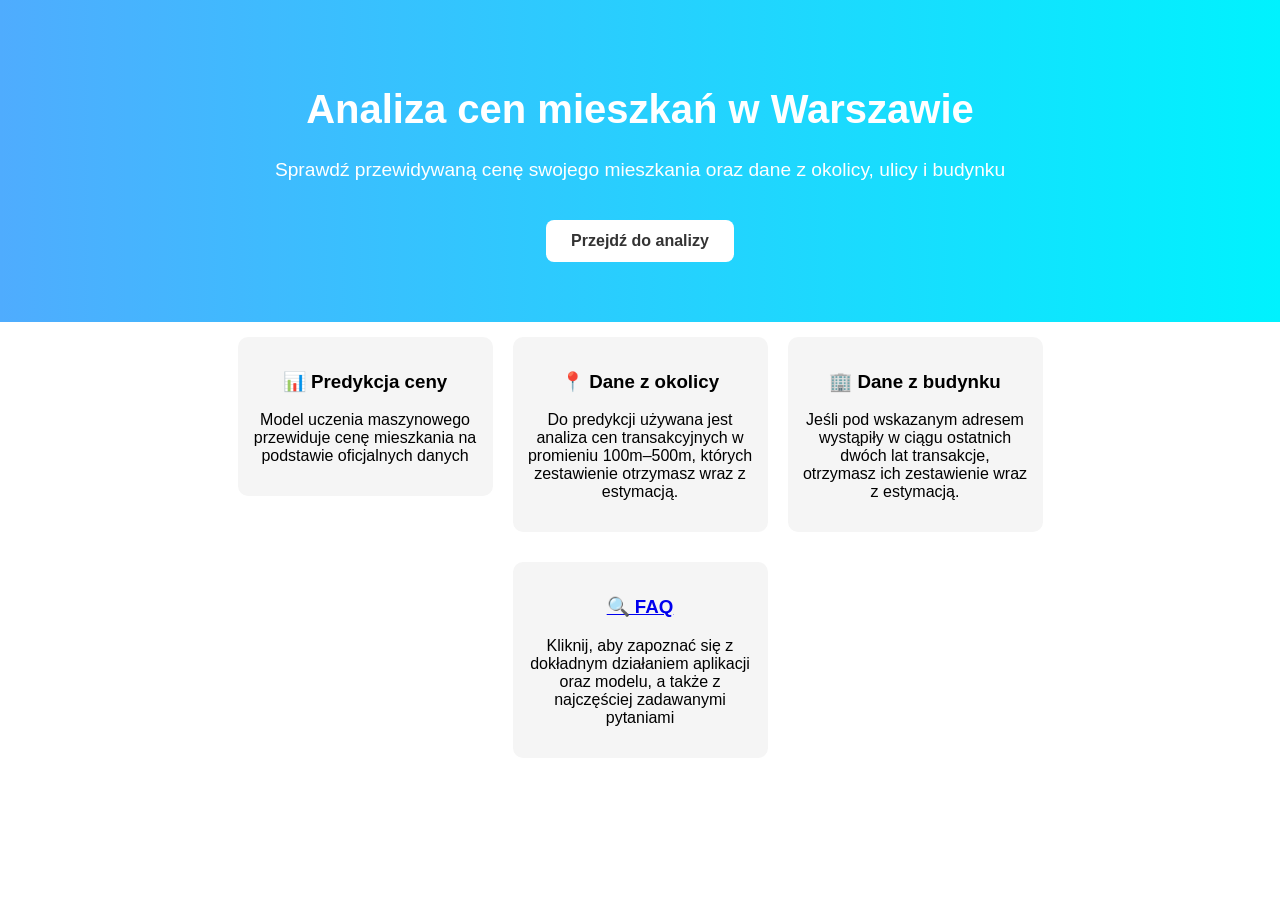
==== frontend/index.html @ 79d087d8 "poprawa kosmetyczna css i indexu" ====
<!DOCTYPE html>
<html>
<head>
    <meta charset="UTF-8">
    <meta name="viewport" content="width=device-width, initial-scale=1.0">
    <title>Warszawskie ceny mieszkań</title>
    <link rel="stylesheet" href="stylee.css">
</head>
<body>

<div class="hero">
    <h1>Analiza cen mieszkań w Warszawie</h1>
    <p>Sprawdź przewidywaną cenę swojego mieszkania oraz dane z okolicy, ulicy i budynku</p>

    <a href="predykcja.html" class="main-btn">Przejdź do analizy</a>
</div>

<div class="features">
    <div class="feature-box">
        <h3>📊 Predykcja ceny</h3>
        <p>Model uczenia maszynowego przewiduje cenę mieszkania na podstawie oficjalnych danych</p>
    </div>

    <div class="feature-box">
        <h3>📍 Dane z okolicy</h3>
        <p>Do predykcji używana jest analiza cen transakcyjnych w promieniu 100m–500m, których zestawienie otrzymasz wraz z estymacją.</p>
    </div>

    <div class="feature-box">

        <h3>🏢 Dane z budynku</h3>
        <p>Jeśli pod wskazanym adresem wystąpiły w ciągu ostatnich dwóch lat transakcje, otrzymasz ich zestawienie wraz z estymacją.</p>
    </div>
</div>

<div class="features">
    <div class="feature-box">
        <a href="FAQ.html" class="feature-link">
            <h3>🔍 FAQ</h3>
            </a>
            <p>Kliknij, aby zapoznać się z dokładnym działaniem aplikacji oraz modelu, a także z najczęściej zadawanymi pytaniami</p>
        </a>
    </div>




</div>

</body>
</html>
---- frontend/stylee.css ----
body {
    margin: 0;
    font-family: Arial;
    text-align: center;
}

/* HERO */
.hero {
    background: linear-gradient(to right, #4facfe, #00f2fe);
    color: white;
    padding: 60px 20px;
}

.hero_violet {
    background: linear-gradient(to right, #c471f5, #7f00ff);
    color: white;
    padding: 60px 20px;
}

.hero h1 {
    font-size: 2.5rem;
}

.hero p {
    font-size: 1.2rem;
}

.hero_violet p {
    padding: 30px;
    font-size: 1.5rem;
}



/* BUTTON */
.main-btn {
    display: inline-block;
    margin-top: 20px;
    padding: 12px 25px;
    background: white;
    color: #333;
    text-decoration: none;
    border-radius: 8px;
    font-weight: bold;
}

/* FEATURES */
.features {
    display: flex;
    justify-content: center;
    gap: 20px;
    padding: 15px;
    flex-wrap: wrap; /* 🔥 ważne */
    align-items: flex-start;
}

.feature-box {
    width: 225px;
    padding: 15px;
    border-radius: 10px;
    background: #f5f5f5;
}




.feature-box-faq {
    width: 225px;
    padding: 15px;
    border-radius: 10px;
    background: #f5f5f5;
    cursor: pointer;

}

.answer {
    display: none;
    margin-top: 10px;
}

.feature-box-faq.active .answer {
    display: block;
}



/* 📱 MOBILE */
@media (max-width: 768px) {

    .hero {
        padding: 60px 15px;
    }

    .hero h1 {
        font-size: 1.8rem;
    }

    .hero p {
        font-size: 1rem;
    }

    .features {
        flex-direction: column;
        align-items: center;
    }

    .feature-box {
        width: 90%; /* zamiast sztywnego 250px */
    }
}
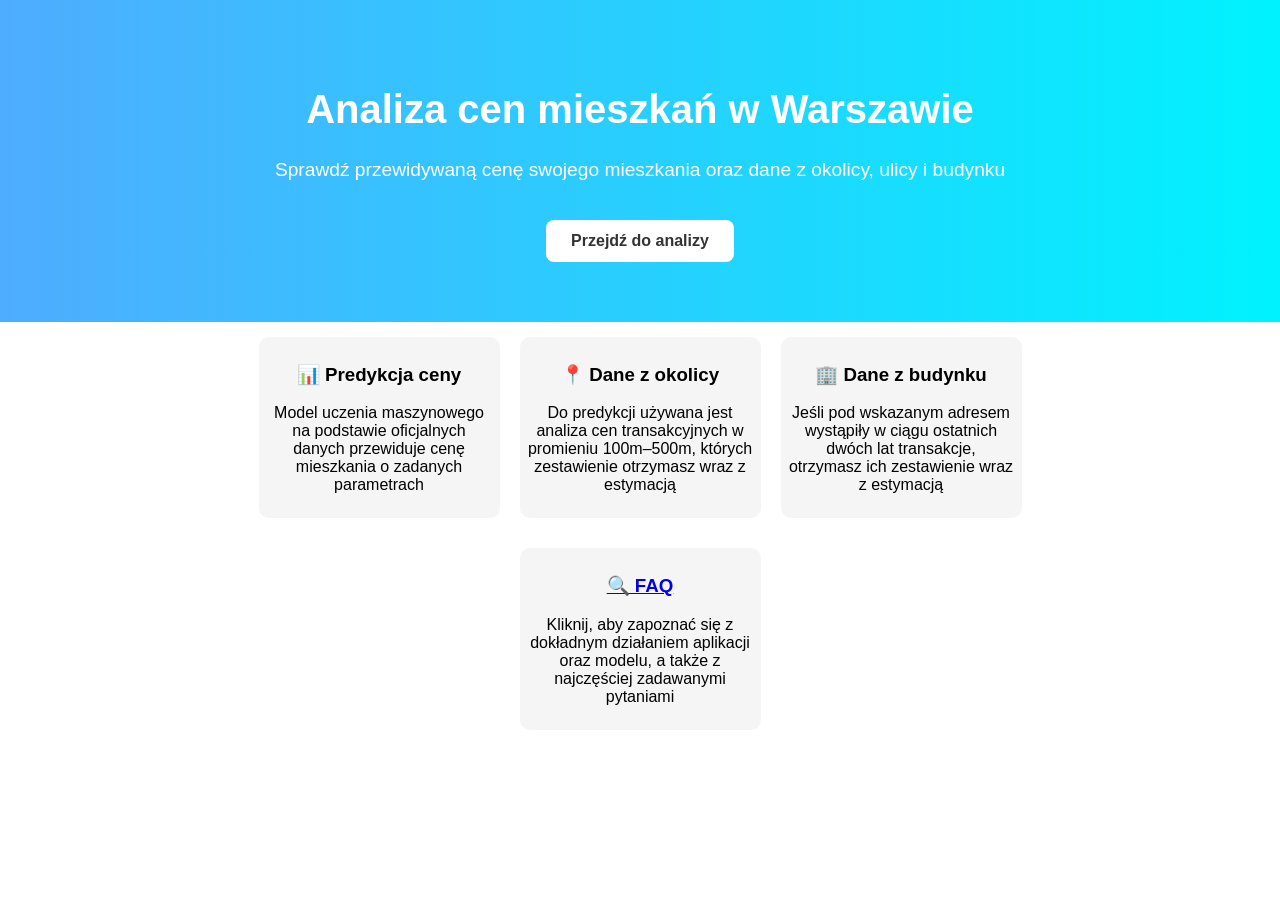
==== commit aa1127d9: "poprawa kosmetyczna css i indexu" ====
--- a/frontend/index.html
+++ b/frontend/index.html
@@ -18,18 +18,18 @@
 <div class="features">
     <div class="feature-box">
         <h3>📊 Predykcja ceny</h3>
-        <p>Model uczenia maszynowego przewiduje cenę mieszkania na podstawie oficjalnych danych</p>
+        <p>Model uczenia maszynowego na podstawie oficjalnych danych przewiduje cenę mieszkania o zadanych parametrach</p>
     </div>
 
     <div class="feature-box">
         <h3>📍 Dane z okolicy</h3>
-        <p>Do predykcji używana jest analiza cen transakcyjnych w promieniu 100m–500m, których zestawienie otrzymasz wraz z estymacją.</p>
+        <p>Do predykcji używana jest analiza cen transakcyjnych w promieniu 100m–500m, których zestawienie otrzymasz wraz z estymacją</p>
     </div>
 
     <div class="feature-box">
 
         <h3>🏢 Dane z budynku</h3>
-        <p>Jeśli pod wskazanym adresem wystąpiły w ciągu ostatnich dwóch lat transakcje, otrzymasz ich zestawienie wraz z estymacją.</p>
+        <p>Jeśli pod wskazanym adresem wystąpiły w ciągu ostatnich dwóch lat transakcje, otrzymasz ich zestawienie wraz z estymacją</p>
     </div>
 </div>
 
--- a/frontend/stylee.css
+++ b/frontend/stylee.css
@@ -56,7 +56,7 @@
 
 .feature-box {
     width: 225px;
-    padding: 15px;
+    padding: 8px;
     border-radius: 10px;
     background: #f5f5f5;
 }
@@ -65,7 +65,7 @@
 
 
 .feature-box-faq {
-    width: 225px;
+    width: 200px;
     padding: 15px;
     border-radius: 10px;
     background: #f5f5f5;
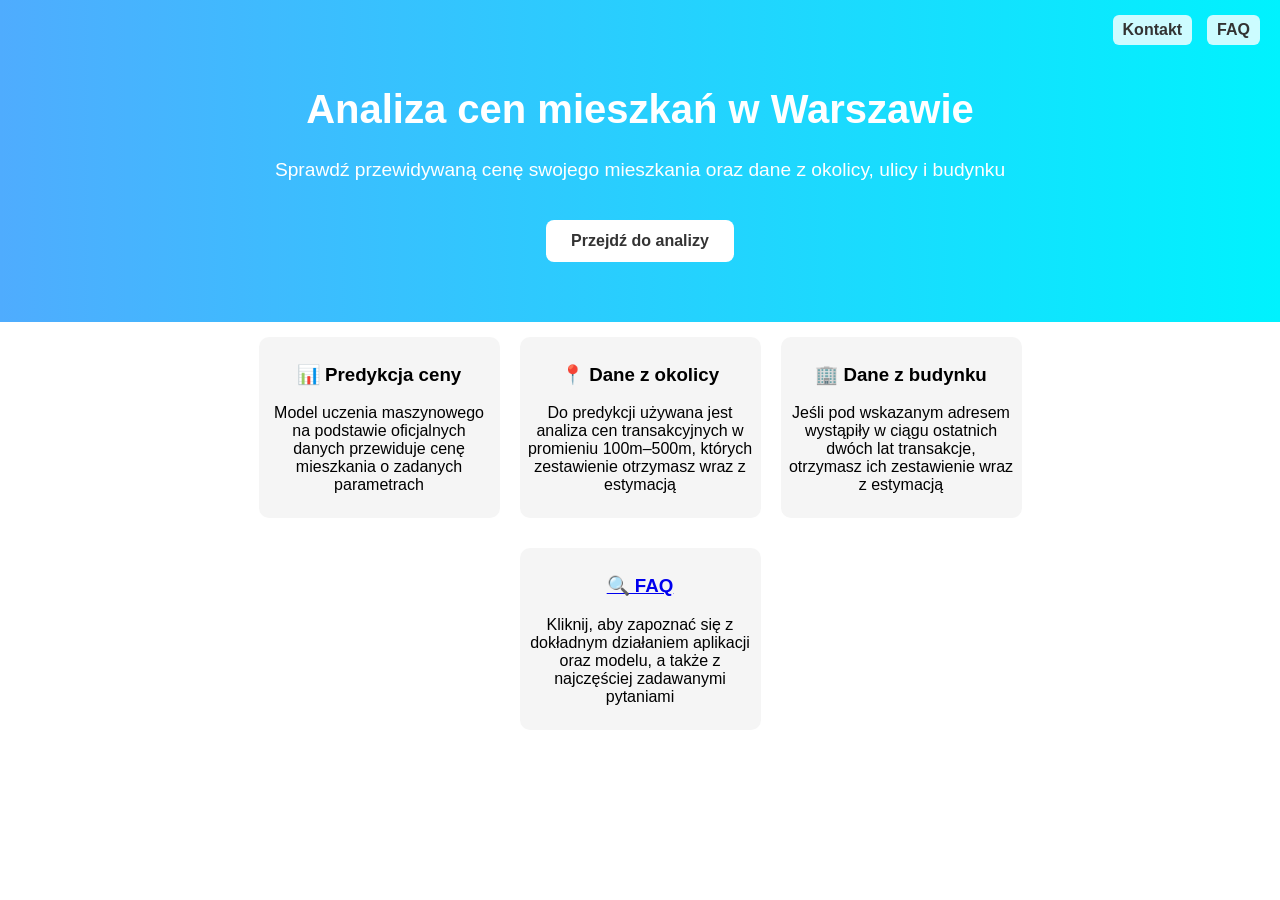
==== commit 7018881b: "dodanie kontaktu i generalnie juz dzialajace wszystko poza kontaktem" ====
--- a/frontend/index.html
+++ b/frontend/index.html
@@ -7,6 +7,12 @@
     <link rel="stylesheet" href="stylee.css">
 </head>
 <body>
+
+<div class="top-links">
+    <a href="kontakt.html">Kontakt</a>
+    <a href="FAQ.html">FAQ</a>
+</div>
+
 
 <div class="hero">
     <h1>Analiza cen mieszkań w Warszawie</h1>
--- a/frontend/stylee.css
+++ b/frontend/stylee.css
@@ -3,6 +3,31 @@
     font-family: Arial;
     text-align: center;
 }
+
+
+.top-links {
+    position: fixed;
+    top: 15px;
+    right: 20px;
+    display: flex;
+    gap: 15px;
+    z-index: 999;
+}
+
+.top-links a {
+    text-decoration: none;
+    color: #333;
+    font-weight: 600;
+    background: rgba(255,255,255,0.8);
+    padding: 6px 10px;
+    border-radius: 6px;
+}
+
+.top-links a:hover {
+    background: #fff;
+}
+
+
 
 /* HERO */
 .hero {
@@ -87,6 +112,19 @@
 /* 📱 MOBILE */
 @media (max-width: 768px) {
 
+        .top-links {
+        top: 10px;
+        right: 10px;
+        gap: 10px;
+    }
+
+    .top-links a {
+        font-size: 14px;
+        padding: 5px 8px;
+    }
+
+
+
     .hero {
         padding: 60px 15px;
     }
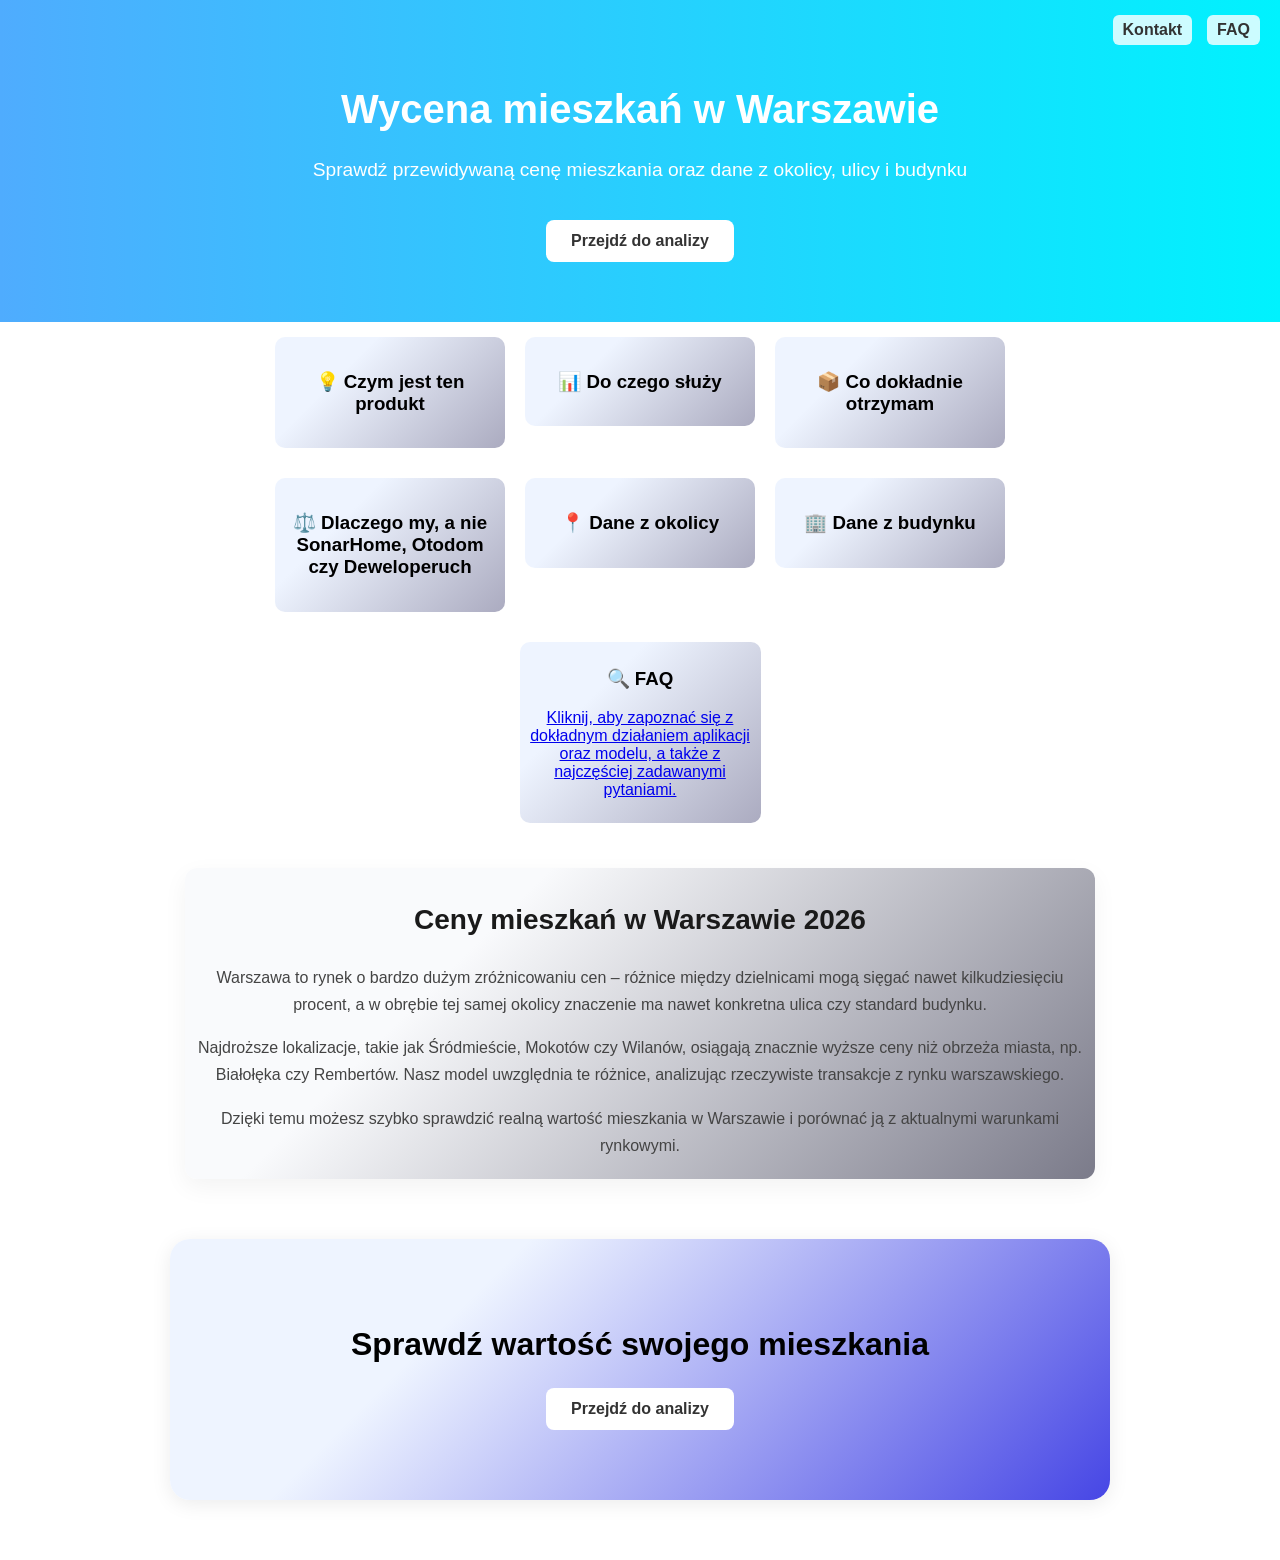
==== commit fd930135: "poprawa frontend" ====
--- a/frontend/index.html
+++ b/frontend/index.html
@@ -3,7 +3,9 @@
 <head>
     <meta charset="UTF-8">
     <meta name="viewport" content="width=device-width, initial-scale=1.0">
-    <title>Warszawskie ceny mieszkań</title>
+    <meta name="description"
+    content="Analiza i predykcja cen mieszkań w Warszawie. Sprawdź realną wartość mieszkania na podstawie danych transakcyjnych, lokalizacji i parametrów nieruchomości." />
+    <title>Warszawskie ceny mieszkań – sprawdź wartość online</title>
     <link rel="stylesheet" href="stylee.css">
 </head>
 <body>
@@ -13,39 +15,76 @@
     <a href="FAQ.html">FAQ</a>
 </div>
 
-
-<div class="hero">
-    <h1>Analiza cen mieszkań w Warszawie</h1>
-    <p>Sprawdź przewidywaną cenę swojego mieszkania oraz dane z okolicy, ulicy i budynku</p>
+<header class="hero">
+    <h1>Wycena mieszkań w Warszawie</h1>
+    <p>Sprawdź przewidywaną cenę mieszkania oraz dane z okolicy, ulicy i budynku</p>
 
     <a href="predykcja.html" class="main-btn">Przejdź do analizy</a>
+</header>
+
+<div class="features">
+    <div class="feature-box-faq">
+        <h3>💡 Czym jest ten produkt</h3>
+        <p class = "answer">To narzędzie, które pozwala oszacować realną wartość mieszkania na podstawie rzeczywistych transakcji uzyskanych z danych Ministerstwa Rozwoju i Technologii.</p>
+    </div>
+
+
+
+    <div class="feature-box-faq">
+        <h3>📊️ Do czego służy</h3>
+        <p class = "answer">Narzędzie pomaga ocenić, czy cena mieszkania jest zawyżona, zaniżona czy też adekwatna.
+        Może być wykorzystane przy zakupie, sprzedaży lub analizie inwestycji.</p>
+    </div>
+
+        <div class="feature-box-faq">
+        <h3>📦️ Co dokładnie otrzymam</h3>
+        <p class = "answer">Końcowym produktem jest raport zawierający predykcję wartości mieszkania dla wskazanego adresu i parametrów.<br><br>
+            Dodatkowo raport zawiera zagregowane dane transakcyjne z najbliższej okolicy.
+            Jeśli ulica występuje w bazie – otrzymasz również dane dla ulicy, a jeśli dostępne są dane dla konkretnego adresu – także dla budynku.</p>
+    </div>
+
+
 </div>
 
 <div class="features">
-    <div class="feature-box">
-        <h3>📊 Predykcja ceny</h3>
-        <p>Model uczenia maszynowego na podstawie oficjalnych danych przewiduje cenę mieszkania o zadanych parametrach</p>
+        <div class="feature-box-faq">
+        <h3>⚖️ Dlaczego my, a nie SonarHome, Otodom czy Deweloperuch</h3>
+        <p class = "answer">Na rynku istnieją różne narzędzia do analizy cen mieszkań, jednak każde z nich ma swoje ograniczenia.
+<br><br>
+Serwisy takie jak SonarHome oferują wyceny po podaniu danych kontaktowych (np. e-mail i telefon), co często wiąże się z dalszym kontaktem marketingowym oraz nie oferują danych z okolicy.
+<br><br>
+Portale ogłoszeniowe, takie jak Otodom, prezentują głównie ceny ofertowe, które mogą znacząco odbiegać od rzeczywistych cen transakcyjnych.
+<br><br>
+Z kolei narzędzia analizujące konkretne adresy, takie jak Deweloperuch, pokazują dane historyczne, ale nie oferują predykcji dopasowanej do parametrów konkretnego mieszkania.
+<br><br>
+Ten raport łączy wszystkie te elementy – wykorzystuje rzeczywiste dane transakcyjne, które podane są w raporcie i generuje spersonalizowaną predykcję ceny dla wskazanego mieszkania. Dzięki temu otrzymujesz pełniejszy i bardziej realistyczny obraz rynku niż w przypadku pojedynczych narzędzi.
+        </p>
+
     </div>
 
-    <div class="feature-box">
+    <div class="feature-box-faq">
         <h3>📍 Dane z okolicy</h3>
-        <p>Do predykcji używana jest analiza cen transakcyjnych w promieniu 100m–500m, których zestawienie otrzymasz wraz z estymacją</p>
+        <p class = "answer">Do predykcji używana jest analiza cen transakcyjnych w promieniu 100m–500m, których zestawienie otrzymasz wraz z estymacją.</p>
     </div>
 
-    <div class="feature-box">
+    <div class="feature-box-faq">
 
         <h3>🏢 Dane z budynku</h3>
-        <p>Jeśli pod wskazanym adresem wystąpiły w ciągu ostatnich dwóch lat transakcje, otrzymasz ich zestawienie wraz z estymacją</p>
+        <p class = "answer">Jeśli pod wskazanym adresem wystąpiły w ciągu ostatnich dwóch lat transakcje, otrzymasz ich zestawienie wraz z estymacją.</p>
     </div>
 </div>
 
+
 <div class="features">
     <div class="feature-box">
+        <h3>🔍 FAQ</h3>
         <a href="FAQ.html" class="feature-link">
-            <h3>🔍 FAQ</h3>
-            </a>
-            <p>Kliknij, aby zapoznać się z dokładnym działaniem aplikacji oraz modelu, a także z najczęściej zadawanymi pytaniami</p>
-        </a>
+
+        <p>
+            Kliknij, aby zapoznać się z dokładnym działaniem aplikacji
+            oraz modelu, a także z najczęściej zadawanymi pytaniami.
+        </p>
+    </a>
     </div>
 
 
@@ -53,5 +92,41 @@
 
 </div>
 
+<section class="seo-text">
+    <h2>Ceny mieszkań w Warszawie 2026</h2>
+    <p>
+        Warszawa to rynek o bardzo dużym zróżnicowaniu cen – różnice między dzielnicami mogą sięgać nawet kilkudziesięciu procent,
+        a w obrębie tej samej okolicy znaczenie ma nawet konkretna ulica czy standard budynku.
+    </p>
+
+    <p>
+        Najdroższe lokalizacje, takie jak Śródmieście, Mokotów czy Wilanów, osiągają znacznie wyższe ceny niż obrzeża miasta,
+        np. Białołęka czy Rembertów. Nasz model uwzględnia te różnice, analizując rzeczywiste transakcje z rynku warszawskiego.
+    </p>
+
+    <p>
+        Dzięki temu możesz szybko sprawdzić realną wartość mieszkania w Warszawie i porównać ją z aktualnymi warunkami rynkowymi.
+    </p>
+</section>
+
+<div class="cta">
+    <h2>Sprawdź wartość swojego mieszkania</h2>
+
+    <a href="https://www.warszawskieceny.pl" class="main-btn">
+        Przejdź do analizy
+    </a>
+
+
+</div>
+
+
+<script>
+document.querySelectorAll(".feature-box-faq").forEach(box => {
+    box.addEventListener("click", () => {
+        box.classList.toggle("active");
+    });
+});
+</script>
+
 </body>
 </html>
--- a/frontend/stylee.css
+++ b/frontend/stylee.css
@@ -83,7 +83,12 @@
     width: 225px;
     padding: 8px;
     border-radius: 10px;
-    background: #f5f5f5;
+    background: linear-gradient(
+    135deg,
+    #eef4ff 30%,
+        #ababc0 100%
+
+);
 }
 
 
@@ -93,7 +98,12 @@
     width: 200px;
     padding: 15px;
     border-radius: 10px;
-    background: #f5f5f5;
+    background: linear-gradient(
+        135deg,
+        #eef4ff 30%,
+        #ababc0 100%
+
+    );
     cursor: pointer;
 
 }
@@ -107,42 +117,205 @@
     display: block;
 }
 
+.seo-text {
+    max-width: 900px;
+    margin: 30px auto;
+    padding: 5px;
+    background: linear-gradient(
+    135deg,
+    #f9fafc 30%,
+    #7b7b8a 100%
+
+
+);
+    border-radius: 12px;
+    box-shadow: 0 8px 25px rgba(0,0,0,0.05);
+    line-height: 1.7;
+
+}
+
+.seo-text h2 {
+    font-size: 28px;
+    margin-bottom: 20px;
+    color: #1a1a1a;
+}
+
+.seo-text p {
+    font-size: 16px;
+    color: #444;
+    margin-bottom: 15px;
+}
+
+.seo-text strong {
+    color: #000;
+}
+
+.cta {
+    text-align: center;
+    padding: 60px 20px;
+    margin: 60px auto;
+    max-width: 900px;
+    border-radius: 20px;
+    background: linear-gradient(
+    135deg,
+    #eef4ff 30%,
+    #4646e5 100%
+
+);
+    box-shadow: 0 4px 20px rgba(0,0,0,0.08);
+}
+
+.cta h2 {
+    font-size: 2rem;
+    margin-bottom: 15px;
+}
+
+.cta p {
+    font-size: 1.1rem;
+    color: #555;
+    margin-bottom: 30px;
+}
+
+.cta .main-btn {
+    display: inline-block;
+    margin: 10px;
+}
 
 
 /* 📱 MOBILE */
 @media (max-width: 768px) {
 
-        .top-links {
+    /* TOP LINKS */
+    .top-links {
         top: 10px;
         right: 10px;
-        gap: 10px;
+        gap: 8px;
+        flex-direction: column;
+        align-items: flex-end;
     }
 
     .top-links a {
-        font-size: 14px;
+        font-size: 13px;
         padding: 5px 8px;
     }
 
-
-
+    /* HERO */
     .hero {
-        padding: 60px 15px;
+        padding: 50px 15px;
     }
 
     .hero h1 {
-        font-size: 1.8rem;
+        font-size: 1.6rem;
+        line-height: 1.3;
     }
 
     .hero p {
-        font-size: 1rem;
-    }
-
+        font-size: 0.95rem;
+    }
+
+
+    .hero_violet {
+    padding: 50px 15px;
+}
+
+.hero_violet p {
+    font-size: 1rem;
+    padding: 15px 0;
+}
+
+    /* BUTTON */
+    .main-btn {
+        display: block;
+        width: 100%;
+        max-width: 280px;
+        margin: 10px auto;
+    }
+
+    /* FEATURES */
     .features {
         flex-direction: column;
         align-items: center;
-    }
-
-    .feature-box {
-        width: 90%; /* zamiast sztywnego 250px */
+        gap: 15px;
+    }
+
+    .feature-box,
+    .feature-box-faq {
+        width: 90%;
+        max-width: 350px;
+    }
+
+    /* SEO TEXT */
+    .seo-text {
+        margin: 20px 10px;
+        padding: 15px;
+    }
+
+    .seo-text h2 {
+        font-size: 20px;
+    }
+
+    .seo-text p {
+        font-size: 14px;
+    }
+
+    /* CTA */
+    .cta {
+        padding: 40px 15px;
+        margin: 30px 10px;
+    }
+
+    .cta h2 {
+        font-size: 1.5rem;
+    }
+
+    .cta p {
+        font-size: 1rem;
+    }
+}
+
+@media (min-width: 769px) and (max-width: 1024px) {
+
+    /* HERO */
+    .hero h1 {
+        font-size: 2rem;
+    }
+
+    .hero p {
+        font-size: 1.1rem;
+    }
+    .hero_violet {
+    padding: 50px 15px;
+}
+
+.hero_violet p {
+    font-size: 1rem;
+    padding: 15px 0;
+}
+
+    /* FEATURES */
+    .features {
+        flex-wrap: wrap;
+        gap: 15px;
+    }
+
+    .feature-box,
+    .feature-box-faq {
+        width: 45%;
+    }
+
+    /* BUTTON */
+    .main-btn {
+        margin: 10px 8px;
+    }
+
+    /* SEO TEXT */
+    .seo-text {
+        margin: 30px 20px;
+        padding: 25px;
+    }
+
+    /* CTA */
+    .cta {
+        padding: 50px 20px;
     }
 }
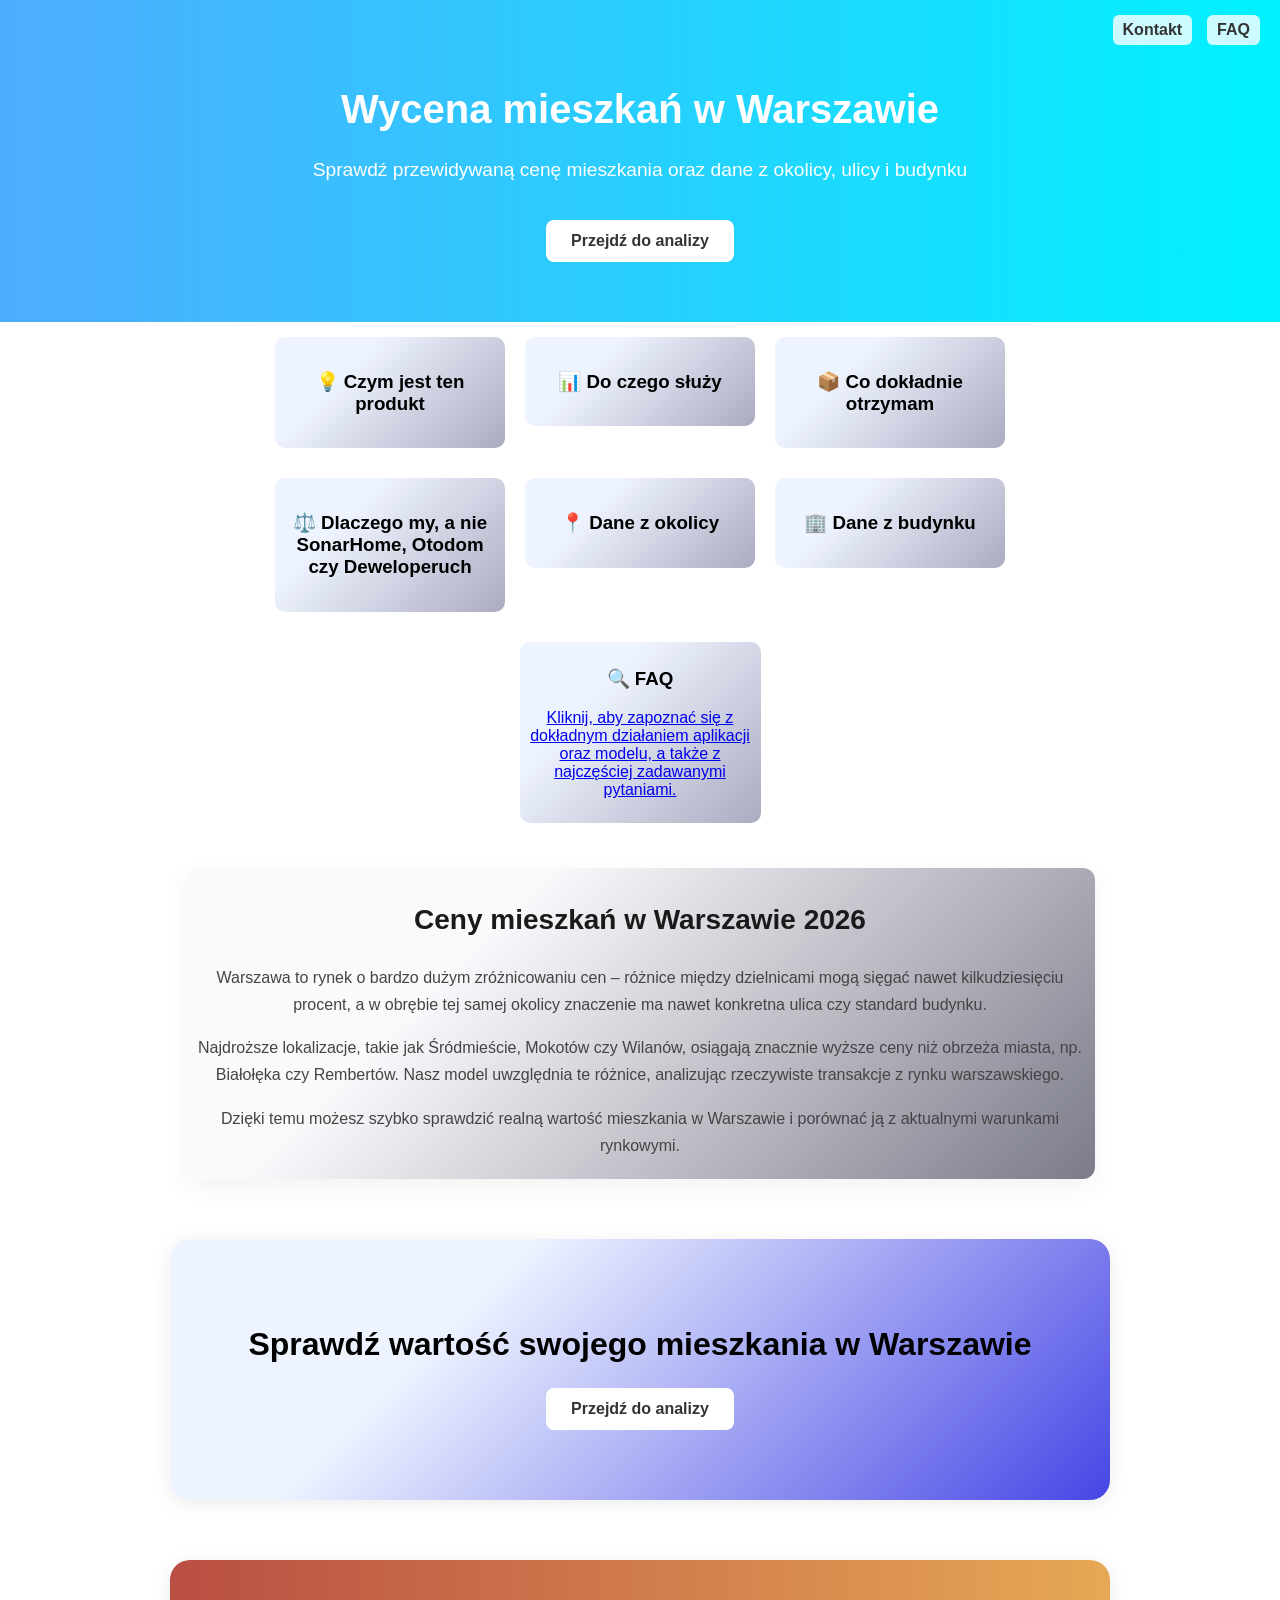
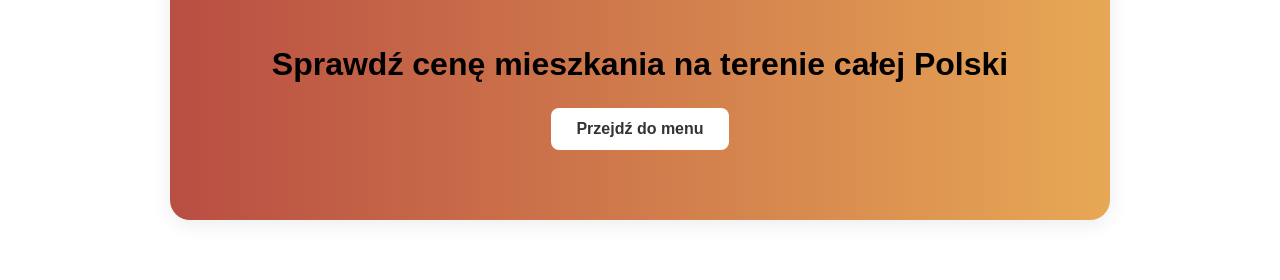
==== commit ff9cabc5: "poprawa frontend" ====
--- a/frontend/index.html
+++ b/frontend/index.html
@@ -110,10 +110,20 @@
 </section>
 
 <div class="cta">
-    <h2>Sprawdź wartość swojego mieszkania</h2>
+    <h2>Sprawdź wartość swojego mieszkania w Warszawie</h2>
 
     <a href="https://www.warszawskieceny.pl" class="main-btn">
         Przejdź do analizy
+    </a>
+
+
+</div>
+
+<div class="cta" style= "background: linear-gradient(to right, #b94e43, #e7a855);">
+    <h2>Sprawdź cenę mieszkania na terenie całej Polski</h2>
+
+    <a href="https://polskieceny-pl.onrender.com/" class="main-btn">
+        Przejdź do menu
     </a>
 
 
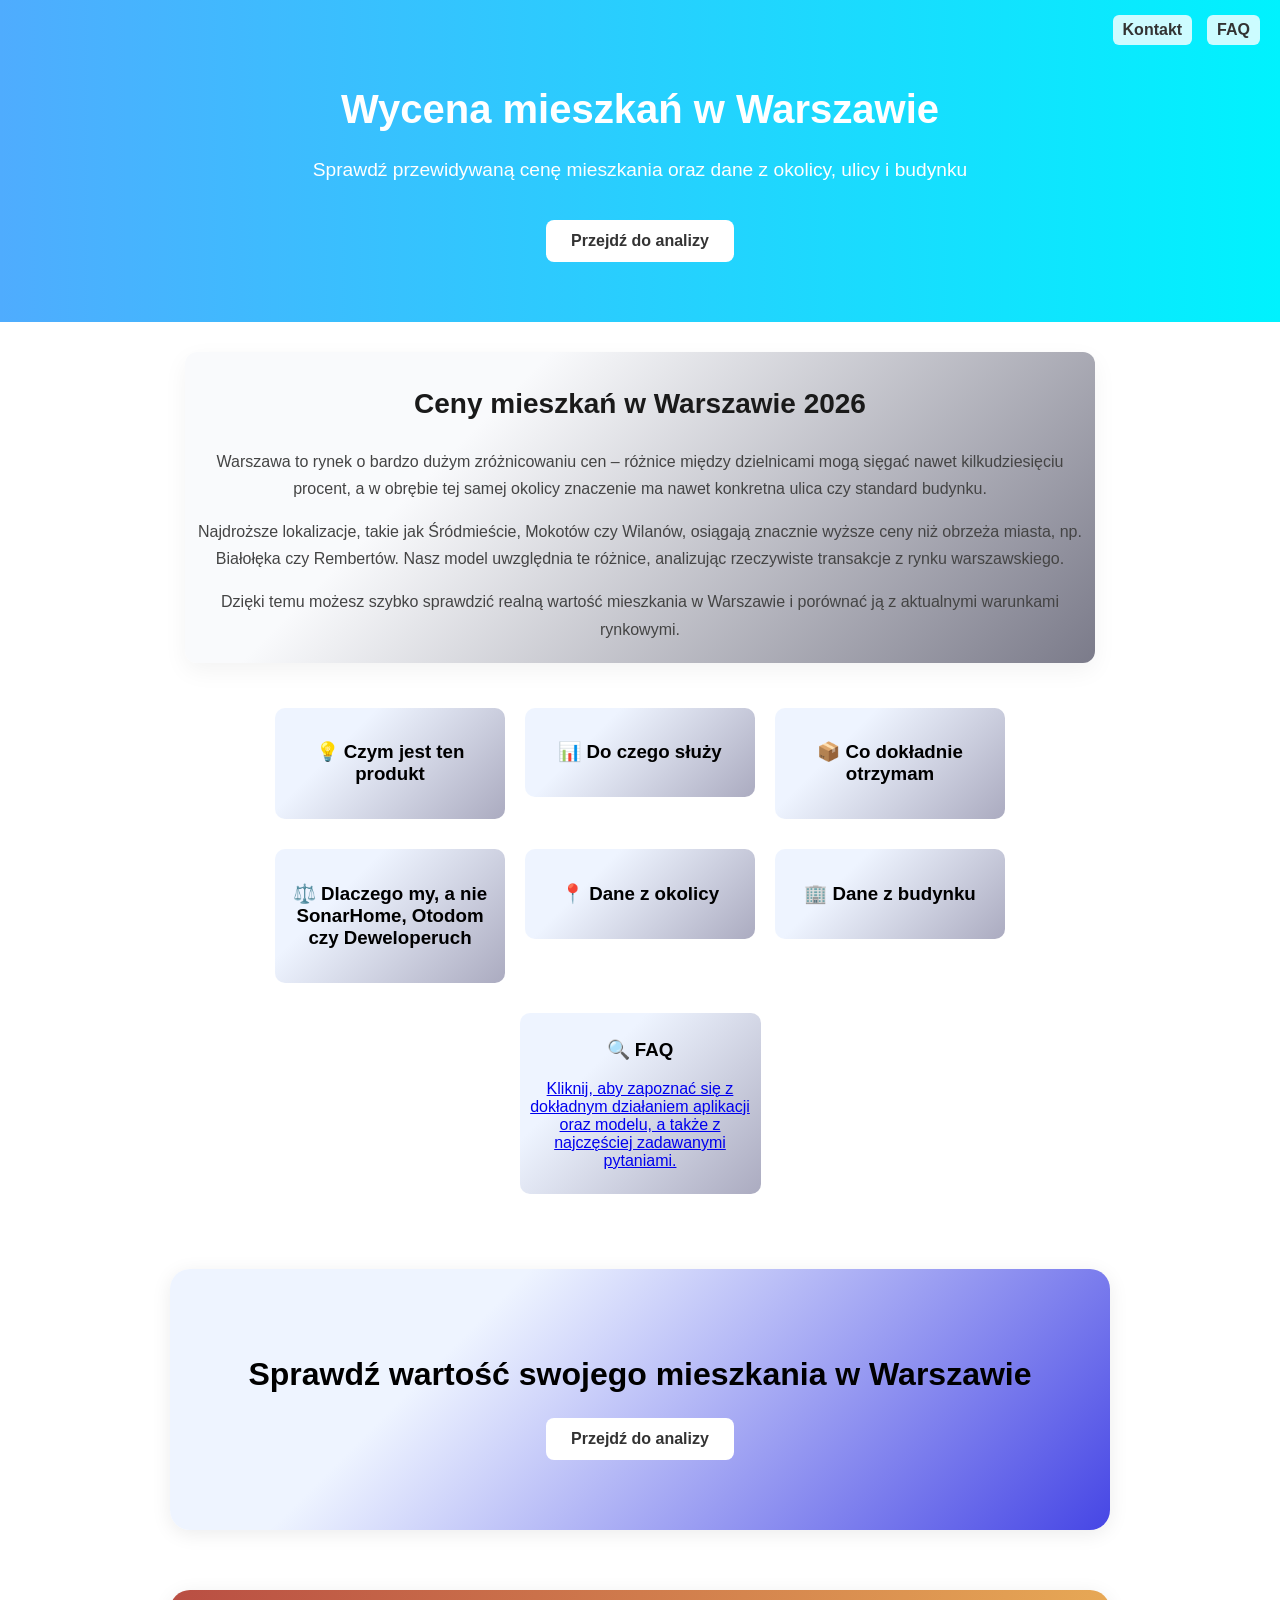
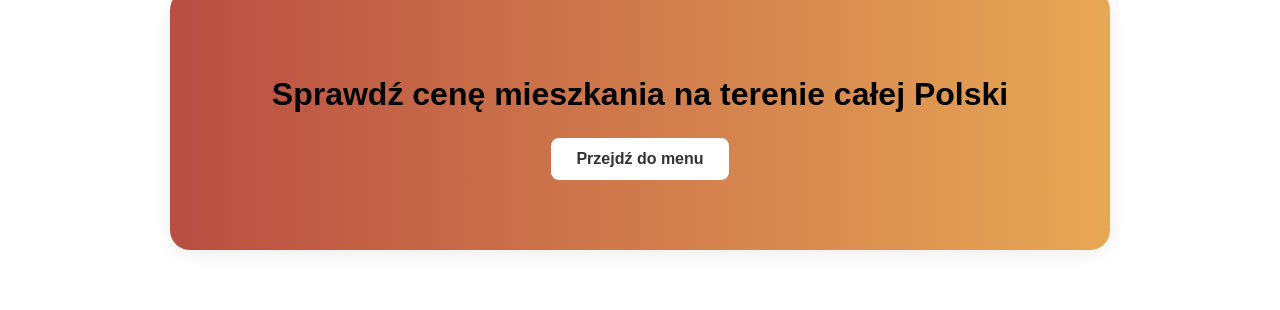
==== commit 51f1a428: "ostatnia poprawka" ====
--- a/frontend/index.html
+++ b/frontend/index.html
@@ -21,6 +21,25 @@
 
     <a href="predykcja.html" class="main-btn">Przejdź do analizy</a>
 </header>
+
+
+<section class="seo-text">
+    <h2>Ceny mieszkań w Warszawie 2026</h2>
+    <p>
+        Warszawa to rynek o bardzo dużym zróżnicowaniu cen – różnice między dzielnicami mogą sięgać nawet kilkudziesięciu procent,
+        a w obrębie tej samej okolicy znaczenie ma nawet konkretna ulica czy standard budynku.
+    </p>
+
+    <p>
+        Najdroższe lokalizacje, takie jak Śródmieście, Mokotów czy Wilanów, osiągają znacznie wyższe ceny niż obrzeża miasta,
+        np. Białołęka czy Rembertów. Nasz model uwzględnia te różnice, analizując rzeczywiste transakcje z rynku warszawskiego.
+    </p>
+
+    <p>
+        Dzięki temu możesz szybko sprawdzić realną wartość mieszkania w Warszawie i porównać ją z aktualnymi warunkami rynkowymi.
+    </p>
+</section>
+
 
 <div class="features">
     <div class="feature-box-faq">
@@ -92,27 +111,12 @@
 
 </div>
 
-<section class="seo-text">
-    <h2>Ceny mieszkań w Warszawie 2026</h2>
-    <p>
-        Warszawa to rynek o bardzo dużym zróżnicowaniu cen – różnice między dzielnicami mogą sięgać nawet kilkudziesięciu procent,
-        a w obrębie tej samej okolicy znaczenie ma nawet konkretna ulica czy standard budynku.
-    </p>
 
-    <p>
-        Najdroższe lokalizacje, takie jak Śródmieście, Mokotów czy Wilanów, osiągają znacznie wyższe ceny niż obrzeża miasta,
-        np. Białołęka czy Rembertów. Nasz model uwzględnia te różnice, analizując rzeczywiste transakcje z rynku warszawskiego.
-    </p>
-
-    <p>
-        Dzięki temu możesz szybko sprawdzić realną wartość mieszkania w Warszawie i porównać ją z aktualnymi warunkami rynkowymi.
-    </p>
-</section>
 
 <div class="cta">
     <h2>Sprawdź wartość swojego mieszkania w Warszawie</h2>
 
-    <a href="https://www.warszawskieceny.pl" class="main-btn">
+    <a href="predykcja.html" class="main-btn">
         Przejdź do analizy
     </a>
 
